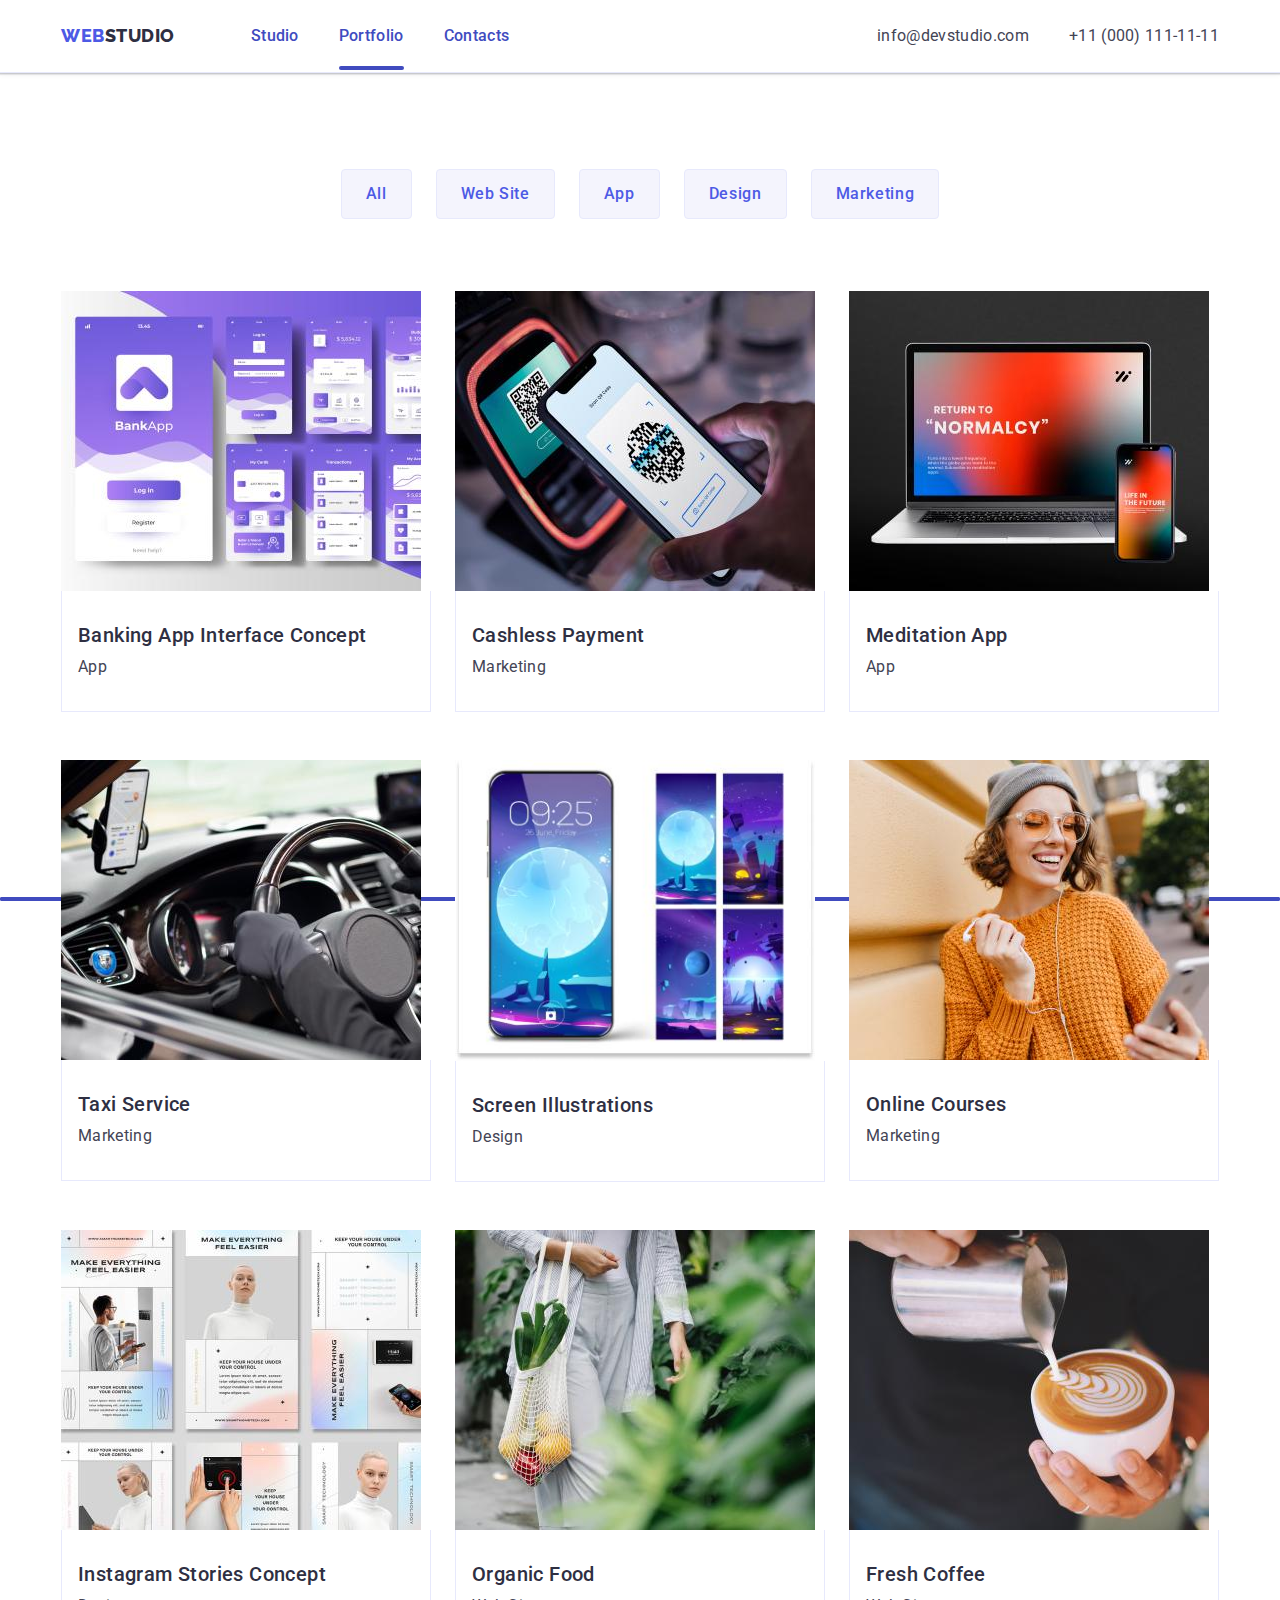
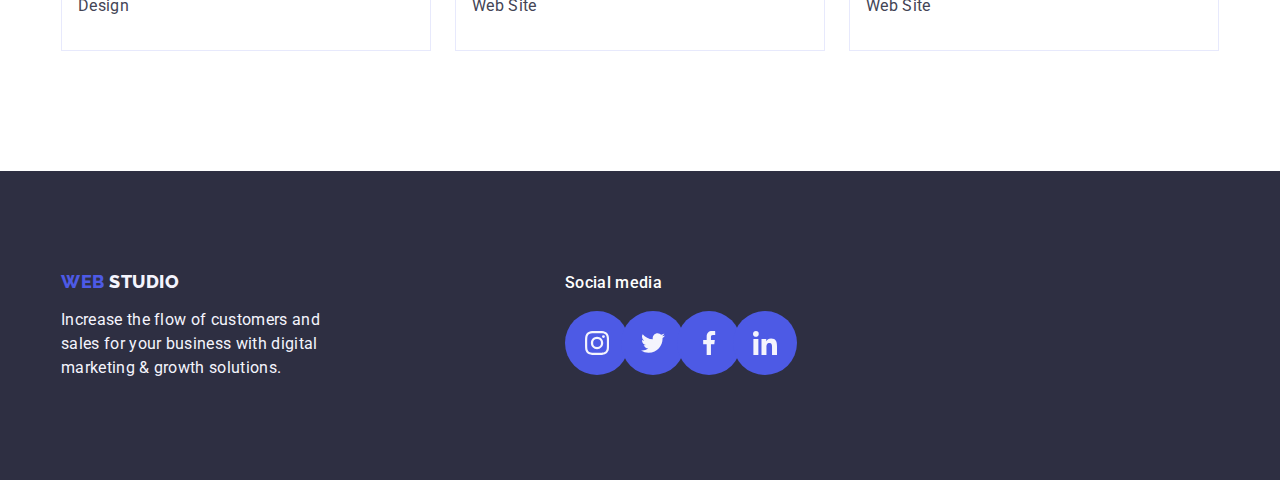
==== portfolio.html @ 924dafa1 "first commit" ====
<!DOCTYPE html>
<html lang="en">
  <head>
    <meta charset="UTF-8" />
    <meta http-equiv="X-UA-Compatible" content="IE=edge" />
    <meta name="viewport" content="width=device-width, initial-scale=1.0" />
    <link rel="preconnect" href="https://fonts.googleapis.com" />
    <link rel="preconnect" href="https://fonts.gstatic.com" crossorigin />
    <link
      href="https://fonts.googleapis.com/css2?family=Raleway:wght@800&family=Roboto:wght@400;500;700;900&display=swap"
      rel="stylesheet" />
    <link
      rel="stylesheet"
      href="https://cdnjs.cloudflare.com/ajax/libs/modern-normalize/2.0.0/modern-normalize.min.css"
      integrity="sha512-4xo8blKMVCiXpTaLzQSLSw3KFOVPWhm/TRtuPVc4WG6kUgjH6J03IBuG7JZPkcWMxJ5huwaBpOpnwYElP/m6wg=="
      crossorigin="anonymous"
      referrerpolicy="no-referrer" />
    <link rel="stylesheet" href="./css/styles.css" />
    <title>Portfolio</title>
  </head>
  <body>
    <header class="header-wrap">
      <div class="container menu-block">
        <nav class="header-nav">
          <a href="./index.html" class="header-logo link">Web<span>Studio</span></a>
          <ul class="header-menu list">
            <li class="header-menu-item"><a href="./index.html" class="header-menu-link link">Studio</a></li>
            <li class="header-menu-item">
              <a href="./portfolio.html" class="header-menu-link active link">Portfolio</a>
            </li>
            <li class="header-menu-item"><a href="" class="header-menu-link link">Contacts</a></li>
          </ul>
        </nav>
        <address class="header-address">
          <ul class="header-address-list list">
            <li class="header-address-item">
              <a href="mailto:info@devstudio.com" class="header-address-link link">info@devstudio.com</a>
            </li>
            <li class="header-address-item">
              <a href="tel:+110001111111" class="header-address-link link">+11 (000) 111-11-11</a>
            </li>
          </ul>
        </address>
      </div>
    </header>
    <main>
      <section class="portfolio">
        <div class="container">
          <h1 class="visually-hidden">portfolio</h1>
          <ul class="potrfolio-filter list">
            <li><button type="button" class="portfolio-button">All</button></li>
            <li><button type="button" class="portfolio-button">Web Site</button></li>
            <li><button type="button" class="portfolio-button">App</button></li>
            <li><button type="button" class="portfolio-button">Design</button></li>
            <li><button type="button" class="portfolio-button">Marketing</button></li>
          </ul>
          <ul class="portfolio-list list">
            <li class="portfolio-item">
              <a href="" class="portfolio-link link">
                <div class="portfolio-overlay-wrap">
                  <img src="./images/Banking.jpg" alt="Banking" width="360" />
                  <p class="portfolio-overlay-text">
                    14 Stylish and User-Friendly App Design Concepts · Task Manager App · Calorie Tracker App · Exotic
                    Fruit Ecommerce App · Cloud Storage App
                  </p>
                </div>

                <div class="portfolio-item-descriptin">
                  <h2 class="portfolio-subtitle">Banking App Interface Concept</h2>
                  <p class="portfolio-item-text">App</p>
                </div></a
              >
            </li>
            <li class="portfolio-item">
              <a href="" class="portfolio-link link">
                <div class="portfolio-overlay-wrap">
                  <img src="./images/Payment.jpg" alt="Payment" width="360" />
                  <p class="portfolio-overlay-text">
                    14 Stylish and User-Friendly App Design Concepts · Task Manager App · Calorie Tracker App · Exotic
                    Fruit Ecommerce App · Cloud Storage App
                  </p>
                </div>

                <div class="portfolio-item-descriptin">
                  <h2 class="portfolio-subtitle">Cashless Payment</h2>
                  <p class="portfolio-item-text">Marketing</p>
                </div></a
              >
            </li>

            <li class="portfolio-item">
              <a href="" class="portfolio-link link">
                <div class="portfolio-overlay-wrap">
                  <img src="./images/Meditation.jpg" alt="Meditation" width="360" />
                  <p class="portfolio-overlay-text">
                    14 Stylish and User-Friendly App Design Concepts · Task Manager App · Calorie Tracker App · Exotic
                    Fruit Ecommerce App · Cloud Storage App
                  </p>
                </div>

                <div class="portfolio-item-descriptin">
                  <h2 class="portfolio-subtitle">Meditation App</h2>
                  <p class="portfolio-item-text">App</p>
                </div></a
              >
            </li>
            <li class="portfolio-item">
              <a href="" class="portfolio-link link">
                <div class="portfolio-overlay-wrap">
                  <img src="./images/Taxi.jpg" alt="Taxi" width="360" />
                  <p class="portfolio-overlay-text">
                    14 Stylish and User-Friendly App Design Concepts · Task Manager App · Calorie Tracker App · Exotic
                    Fruit Ecommerce App · Cloud Storage App
                  </p>
                </div>

                <div class="portfolio-item-descriptin">
                  <h2 class="portfolio-subtitle">Taxi Service</h2>
                  <p class="portfolio-item-text">Marketing</p>
                </div></a
              >
            </li>
            <li class="portfolio-item">
              <a href="" class="portfolio-link link">
                <div class="portfolio-overlay-wrap">
                  <img src="./images/Screen.jpg" alt="Screen" width="360" />
                  <p class="portfolio-overlay-text">
                    14 Stylish and User-Friendly App Design Concepts · Task Manager App · Calorie Tracker App · Exotic
                    Fruit Ecommerce App · Cloud Storage App
                  </p>
                </div>

                <div class="portfolio-item-descriptin">
                  <h2 class="portfolio-subtitle">Screen Illustrations</h2>
                  <p class="portfolio-item-text">Design</p>
                </div></a
              >
            </li>
            <li class="portfolio-item">
              <a href="" class="portfolio-link link">
                <div class="portfolio-overlay-wrap">
                  <img src="./images/Courses.jpg" alt="Courses" width="360" />
                  <p class="portfolio-overlay-text">
                    14 Stylish and User-Friendly App Design Concepts · Task Manager App · Calorie Tracker App · Exotic
                    Fruit Ecommerce App · Cloud Storage App
                  </p>
                </div>

                <div class="portfolio-item-descriptin">
                  <h2 class="portfolio-subtitle">Online Courses</h2>
                  <p class="portfolio-item-text">Marketing</p>
                </div></a
              >
            </li>
            <li class="portfolio-item">
              <a href="" class="portfolio-link link">
                <div class="portfolio-overlay-wrap">
                  <img src="./images/Instagram.jpg" alt="Instagram" width="360" />
                  <p class="portfolio-overlay-text">
                    14 Stylish and User-Friendly App Design Concepts · Task Manager App · Calorie Tracker App · Exotic
                    Fruit Ecommerce App · Cloud Storage App
                  </p>
                </div>

                <div class="portfolio-item-descriptin">
                  <h2 class="portfolio-subtitle">Instagram Stories Concept</h2>
                  <p class="portfolio-item-text">Design</p>
                </div></a
              >
            </li>
            <li class="portfolio-item">
              <a href="" class="portfolio-link link">
                <div class="portfolio-overlay-wrap">
                  <img src="./images/Organic.jpg" alt="Organic" width="360" />
                  <p class="portfolio-overlay-text">
                    14 Stylish and User-Friendly App Design Concepts · Task Manager App · Calorie Tracker App · Exotic
                    Fruit Ecommerce App · Cloud Storage App
                  </p>
                </div>

                <div class="portfolio-item-descriptin">
                  <h2 class="portfolio-subtitle">Organic Food</h2>
                  <p class="portfolio-item-text">Web Site</p>
                </div></a
              >
            </li>
            <li class="portfolio-item">
              <a href="" class="portfolio-link link">
                <div class="portfolio-overlay-wrap">
                  <img src="./images/Coffee.jpg" alt="Coffee" width="360" />
                  <p class="portfolio-overlay-text">
                    14 Stylish and User-Friendly App Design Concepts · Task Manager App · Calorie Tracker App · Exotic
                    Fruit Ecommerce App · Cloud Storage App
                  </p>
                </div>

                <div class="portfolio-item-descriptin">
                  <h2 class="portfolio-subtitle">Fresh Coffee</h2>
                  <p class="portfolio-item-text">Web Site</p>
                </div></a
              >
            </li>
          </ul>
        </div>
      </section>
    </main>

    <footer class="footer-down">
      <div class="container footer-wrap">
        <!-- <div class="footer-wrap"> -->
        <div class="footer-wrap-logo">
          <a href="./index.html" class="footer-logo link">Web <span class="logo-text-color">Studio</span></a>
          <p class="footer-text">
            Increase the flow of customers and sales for your business with digital marketing & growth solutions.
          </p>
        </div>
        <div>
          <p class="footer-subtitle">Social media</p>
          <ul class="footer-soc-list list">
            <li class="footer-soc-wrap">
              <a class="footer-soc-link link" href="">
                <svg class="soc-svg" width="24" height="24">
                  <use href="./images/icons.svg#icon-instagram"></use>
                </svg>
              </a>
            </li>
            <li class="footer-soc-wrap">
              <a class="footer-soc-link link" href="">
                <svg class="soc-svg" width="24" height="24">
                  <use href="./images/icons.svg#icon-twitter"></use>
                </svg>
              </a>
            </li>
            <li class="footer-soc-wrap">
              <a class="footer-soc-link link" href="">
                <svg class="soc-svg" width="24" height="24">
                  <use href="./images/icons.svg#icon-facebook"></use>
                </svg>
              </a>
            </li>
            <li class="footer-soc-wrap">
              <a class="footer-soc-link link" href="">
                <svg class="soc-svg" width="24" height="24">
                  <use href="./images/icons.svg#icon-linkedin"></use>
                </svg>
              </a>
            </li>
          </ul>
        </div>
        <!-- </div> -->
      </div>
    </footer>
    <script src="./js/modal.js"></script>
  </body>
</html>
---- css/styles.css ----
body,
h1,
h2,
h3,
h4,
h5,
h6,
p,
ul {
  margin: 0;
}

ul,
ol {
  padding: 0;
}

img {
  display: block;
}

:root {
  --white-color: #ffffff;
  --navy-blue: #2e2f42;
  --blue: #4d5ae5;
  --block-background: #f4f4fd;
  --hov-foc: #404bbf;
  --button-border: #e7e9fc;
  --text-color: #434455;
}

body {
  font-family: "Roboto", sans-serif;
  font-size: 16px;
  color: var(--text-color);
  background-color: var(--white-color);
}

.container {
  width: 100%;
  max-width: 1158px;
  margin: 0 auto;
  padding: 0 15px;
}

.visually-hidden {
  position: absolute;
  width: 1px;
  height: 1px;
  margin: -1px;
  border: 0;
  padding: 0;
  white-space: nowrap;
  clip-path: inset(100%);
  clip: rect(0 0 0 0);
  overflow: hidden;
}

.link {
  text-decoration: none;
}

.list {
  list-style: none;
}
/* header */

.header-wrap {
  padding-top: 24px;
  padding-bottom: 24px;
  border-bottom: 1px solid var(--button-border);
  display: flex;
  box-shadow: 0px 2px 1px rgba(46, 47, 66, 0.08), 0px 1px 1px rgba(46, 47, 66, 0.16), 0px 1px 6px rgba(46, 47, 66, 0.08);
}

.menu-block {
  display: flex;
}

.header-nav {
  display: flex;
  align-items: center;
  flex-grow: 1;
}

.header-logo {
  font-family: "Raleway", sans-serif;
  font-weight: 800;
  font-size: 18px;
  line-height: 1.17;
  letter-spacing: 0.03em;
  text-transform: uppercase;
  color: var(--blue);
  margin-right: 76px;
}

.header-logo span {
  color: var(--navy-blue);
}

.header-menu {
  display: flex;
  gap: 40px;
}

.header-menu-item {
  line-height: 1.5;
  letter-spacing: 0.02em;
  font-weight: 500;
  font-size: 16px;
}

.header-menu-link {
  /*  */
  color: var(--hov-foc);
  padding: 24px 0;
  /* transition-property: color;
  transition-duration: 250ms;
  transition-timing-function: cubic-bezier(0.4, 0, 0.2, 1); */
}

.active {
  position: relative;
  color: var(--hov-foc);
  transition-property: color;
  transition-duration: 250ms;
  transition-timing-function: cubic-bezier(0.4, 0, 0.2, 1);
}

.header-menu-link:focus,
.header-menu-link:hover {
  text-decoration: underline;
  color: var(--hov-foc);
}

.header-menu-link::after {
  content: "";
  /* display: block; */
  position: absolute;
  left: 0;
  right: 0;
  bottom: -1px;
  border-radius: 2px;
  height: 4px;
  background: var(--hov-foc);
}

.active::after {
  content: "";
  display: block;
  position: absolute;
  left: 0;
  right: 0;
  bottom: -1px;
  border-radius: 2px;
  height: 4px;
  background: var(--hov-foc);
}

.header-address {
  font-style: normal;
  display: flex;
}

.header-address-list {
  display: flex;
  gap: 40px;
}

.header-address-item {
  line-height: 1.5;
  letter-spacing: 0.02em;
}

.header-address-link {
  color: var(--text-color);
  transition-property: color;
  transition-duration: 250ms;
  transition-timing-function: cubic-bezier(0.4, 0, 0.2, 1);
}

.header-address-link:focus,
.header-address-link:hover {
  color: var(--hov-foc);
}

/* main */

.hero {
  background-color: rgba(46, 47, 66, 0.7);
  background-image: linear-gradient(rgba(46, 47, 66, 0.7), rgba(46, 47, 66, 0.7)), url(/images/hero.jpg);
  max-width: 1440px;
  background-repeat: no-repeat;
  background-size: cover;
  background-position: center;
  width: 100%;
  padding: 188px 0;
  margin: 0 auto;
}

.hero-title {
  font-size: 56px;
  line-height: 1.07;
  letter-spacing: 0.02em;
  text-align: center;
  color: var(--white-color);
  max-width: 496px;
  margin-bottom: 48px;
  margin-left: auto;
  margin-right: auto;
}

.hero-button {
  display: block;
  min-width: 169px;
  height: 56px;
  font-family: "Roboto", sans-serif;
  font-weight: 500;
  font-size: 16px;
  line-height: 1.5;
  letter-spacing: 0.04em;
  background: var(--blue);
  color: var(--white-color);
  cursor: pointer;
  margin: auto;
  border: none;
  border-radius: 4px;
  padding: 16px 32px;
  box-shadow: 0px 4px 4px rgba(0, 0, 0, 0.15);
  transition: background-color 250ms cubic-bezier(0.4, 0, 0.2, 1);
}

.hero-button:focus,
.hero-button:hover {
  background-color: var(--hov-foc);
  color: var(--white-color);
}

.solution {
  padding: 120px 0;
}

.solution-list {
  display: flex;
  gap: 24px;
}

.solution-item {
  width: calc((100% - 72px) / 4);
}

.solution-icon-wrap {
  display: flex;
  align-items: center;
  justify-content: center;
  width: 100%;
  height: 112px;
  background-color: var(--block-background);
  padding: 24px 100px;
  margin-bottom: 8px;
  border-radius: 4px;
}

/* .solution-item-icon {
  display: block;
  margin: auto;
} */

.solution-subtitle {
  font-weight: 500;
  font-size: 20px;
  line-height: 1.2;
  letter-spacing: 0.02em;
  color: var(--navy-blue);
  margin-bottom: 8px;
}

.solution-text {
  line-height: 1.5;
  letter-spacing: 0.02em;
  font-size: 16px;
}

.job {
  padding-bottom: 120px;
}

.job-title {
  font-weight: 700;
  font-size: 36px;
  line-height: 1.11;
  letter-spacing: 0.02em;
  text-transform: capitalize;
  color: var(--navy-blue);
  text-align: center;
  margin-bottom: 72px;
}

.job-list {
  display: flex;
  gap: 24px;
  margin-bottom: 120px;
  justify-content: space-between;
}

.job-item {
  width: calc((100% - 48px) / 3);
}

.team {
  background: #f4f4fd;
  padding-top: 120px;
  padding: 120px 0;
}

.team-list {
  display: flex;
  gap: 24px;
  justify-content: space-between;
}

.team-title {
  font-size: 36px;
  line-height: 1.11;
  letter-spacing: 0.02em;
  text-transform: capitalize;
  color: var(--navy-blue);
  text-align: center;
  margin-bottom: 72px;
}

.team-item {
  background-color: var(--white-color);
  text-align: center;
  padding: 32px 0;
  width: calc((100% - 72px) / 4);
  border-radius: 0px 0px 4px 4px;
  box-shadow: 0px 1px 6px rgba(46, 47, 66, 0.08), 0px 1px 1px rgba(46, 47, 66, 0.16), 0px 2px 1px rgba(46, 47, 66, 0.08);
}

.team-item-descriptin {
  padding: 32px 0;
}

/* social */

.soc-list {
  /* width: calc((100% - 72px) / 4); */
  display: flex;
  gap: 24px;
  justify-content: center;
}

.soc-wrap {
  display: flex;
  width: 40px;
  height: 40px;
}

.soc-link {
  width: 100%;
  height: 100%;
  background-color: var(--blue);
  border-radius: 50%;
  padding: 12px;
  display: flex;
  align-items: center;
  justify-content: center;
  transition: background-color 250ms cubic-bezier(0.4, 0, 0.2, 1);
}

/* .soc-wrap a {
  display: block;
} */

.soc-link:hover,
.soc-link:focus {
  background-color: var(--hov-foc);
}

.soc-svg {
  fill: var(--block-background);
}

/* social */

.team-subtitle {
  font-weight: 500;
  font-size: 20px;
  line-height: 1.2;
  letter-spacing: 0.02em;
  color: var(--navy-blue);
  margin-bottom: 8px;
  text-align: center;
}

.team-text {
  line-height: 1.5;
  letter-spacing: 0.02em;
  text-align: center;
  margin-bottom: 8px;
}

/* customers */

.customers {
  padding-top: 120px;
  padding-bottom: 120px;
}
.customers-list {
  display: flex;
  gap: 24px;
  justify-content: space-between;
}

.customers-item-wrap {
  width: calc((100% - 120px) / 6);
  height: 88px;
  transition: border-color 250ms cubic-bezier(0.4, 0, 0.2, 1), color 250ms cubic-bezier(0.4, 0, 0.2, 1);
}

.customer-link {
  display: flex;
  align-items: center;
  justify-content: center;
  width: 100%;
  height: 100%;
  border: 1px solid #8e8f99;
  border-radius: 4px;
  color: #8e8f99;
  transition: border-color 250ms cubic-bezier(0.4, 0, 0.2, 1), color 250ms cubic-bezier(0.4, 0, 0.2, 1);
}

.customer-link:hover,
.customer-link:focus {
  border-color: var(--hov-foc);
  color: var(--hov-foc);
}

.customer-icon {
  fill: currentColor;
}

/* portfolio */

.portfolio {
  padding-top: 96px;
  padding-bottom: 120px;
}

.potrfolio-filter {
  display: flex;
  justify-content: center;
  gap: 24px;
  margin-bottom: 72px;
}

.portfolio-button {
  color: var(--blue);
  background: var(--block-background);
  font-family: "Roboto", sans-serif;
  font-weight: 500;
  font-size: 16px;
  line-height: 1.5;
  letter-spacing: 0.04em;
  color: var(--blue);
  cursor: pointer;
  margin: auto;
  border: none;
  padding: 12px 24px;
  border: 1px solid var(--button-border);
  border-radius: 4px;
  transition: color 250ms cubic-bezier(0.4, 0, 0.2, 1), background-color 250ms cubic-bezier(0.4, 0, 0.2, 1),
    border-color 250ms cubic-bezier(0.4, 0, 0.2, 1), box-shadow 250ms cubic-bezier(0.4, 0, 0.2, 1);
}

.portfolio-button:hover,
.portfolio-button:focus {
  background-color: var(--hov-foc);
  color: var(--white-color);
  border: 1px solid transparent;
  box-shadow: 0px 3px 1px rgba(0, 0, 0, 0.1), 0px 2px 1px rgba(0, 0, 0, 0.08), 0px 2px 2px rgba(0, 0, 0, 0.12);
}

.portfolio-list {
  display: flex;
  flex-wrap: wrap;
  column-gap: 24px;
  row-gap: 48px;
}

.portfolio-item {
  width: calc((100% - 48px) / 3);
  transition-property: box-shadow;
  /* transition-duration: 250ms;
  transition-timing-function: cubic-bezier(0.4, 0, 0.2, 1); */
}

.portfolio-link {
  display: block;
  transition: box-shadow 250ms cubic-bezier(0.4, 0, 0.2, 1);
}

.portfolio-link:hover,
.portfolio-link:focus {
  box-shadow: 0px 1px 6px rgba(46, 47, 66, 0.08), 0px 1px 1px rgba(46, 47, 66, 0.16), 0px 2px 1px rgba(46, 47, 66, 0.08);
}

.portfolio-subtitle {
  font-weight: 500;
  font-size: 20px;
  line-height: 1.2;
  letter-spacing: 0.02em;
  color: var(--navy-blue);
  margin-bottom: 8px;
}

.portfolio-item-descriptin {
  padding: 32px 16px;
  border: 1px solid var(--button-border);
  border-top: none;
}

.portfolio-item-text {
  line-height: 1.5;
  letter-spacing: 0.02em;
  color: var(--text-color);
  width: calc((100% - 48px) / 3);
}

.portfolio-item:hover p,
.portfolio-item:focus p {
  transform: translatey(0);
}

.portfolio-link:hover p,
.portfolio-link:focus p {
  transform: translatey(0);
}

.portfolio-overlay-text {
  position: absolute;
  top: 0;
  left: 0;
  line-height: 1.5;
  font-size: 16px;
  letter-spacing: 0.02em;
  color: var(--block-background);
  background-color: var(--blue);
  width: 100%;
  height: 100%;
  transition: transform 250ms cubic-bezier(0.4, 0, 0.2, 1);
  padding: 40px 32px;
  transform: translateY(100%);
}

.portfolio-overlay-wrap {
  position: relative;
  overflow: hidden;
}

/* footer */

.footer-wrap {
  display: flex;
  gap: 120px;
  align-items: baseline;
}

.footer-wrap-logo {
  margin-right: 120px;
}

.footer-logo {
  display: inline-block;
  font-family: "Raleway", sans-serif;
  font-weight: 800;
  font-size: 18px;
  line-height: 1.17;
  letter-spacing: 0.03em;
  text-transform: uppercase;
  color: var(--blue);
  margin-bottom: 16px;
}

.footer-logo span {
  color: #f4f4fd;
}

.footer-text {
  line-height: 1.5;
  letter-spacing: 0.02em;
  color: #f4f4fd;
  max-width: 264px;
}

.footer-down {
  background-color: var(--navy-blue);
  padding: 100px 0;
}

.footer-subtitle {
  color: var(--white-color);
  font-weight: 500;
  font-size: 16px;
  line-height: 1.5;
  letter-spacing: 0.02em;
  margin-bottom: 16px;
}

.footer-soc-list {
  /* width: calc((100% - 72px) / 4); */
  display: flex;
  gap: 16px;
  /* justify-content: center; */
}

.footer-soc-wrap {
  /* display: flex; */
  width: 40px;
  height: 40px;
}

.footer-soc-link {
  width: 100%;
  height: 100%;
  background-color: var(--blue);
  border-radius: 50%;
  padding: 12px;
  display: flex;
  align-items: center;
  justify-content: center;
  transition: background-color 250ms cubic-bezier(0.4, 0, 0.2, 1);
}

.footer-soc-link:hover,
.footer-soc-link:focus {
  background-color: #31d0aa;
}

/* .footer-soc-svg {
  fill: #f4f4fd;
} */

/* backdrop */

.backdrop {
  position: fixed;
  top: 0;
  width: 100vw;
  height: 100vh;
  background: rgba(46, 47, 66, 0.4);
  transition: opacity 250ms cubic-bezier(0.4, 0, 0.2, 1), visibility 250ms cubic-bezier(0.4, 0, 0.2, 1);
}

.modal {
  top: 50%;
  left: 50%;
  transform: translate(-50%, -50%);
  position: absolute;
  width: 408px;
  min-height: 584px;
  background-color: #fcfcfc;
  box-shadow: 0px 1px 1px rgba(0, 0, 0, 0.14), 0px 1px 3px rgba(0, 0, 0, 0.12), 0px 2px 1px rgba(0, 0, 0, 0.2);
  border-radius: 4px;
  transition: transform 250ms cubic-bezier(0.4, 0, 0.2, 1);
}

.modal-btn {
  position: absolute;
  display: flex;
  right: 24px;
  width: 24px;
  top: 24px;
  height: 24px;
  align-items: center;
  justify-content: center;
  padding: 0;
  background: #e7e9fc;
  border: 1px solid rgba(0, 0, 0, 0.1);
  border-radius: 50%;
  cursor: pointer;
  transition: background-color 250ms cubic-bezier(0.4, 0, 0.2, 1), border 250ms cubic-bezier(0.4, 0, 0.2, 1);
}

.modal-btn:hover,
.modal-btn:focus {
  background-color: var(--hov-foc);
  border: none;
}

.modal-btn-svg {
  transition: fill 250ms cubic-bezier(0.4, 0, 0.2, 1);
}

.modal-btn:hover .modal-btn-svg,
.modal-btn:focus .modal-btn-svg {
  fill: var(--white-color);
}

.is-hidden {
  visibility: hidden;
  opacity: 0;
  pointer-events: none;
}
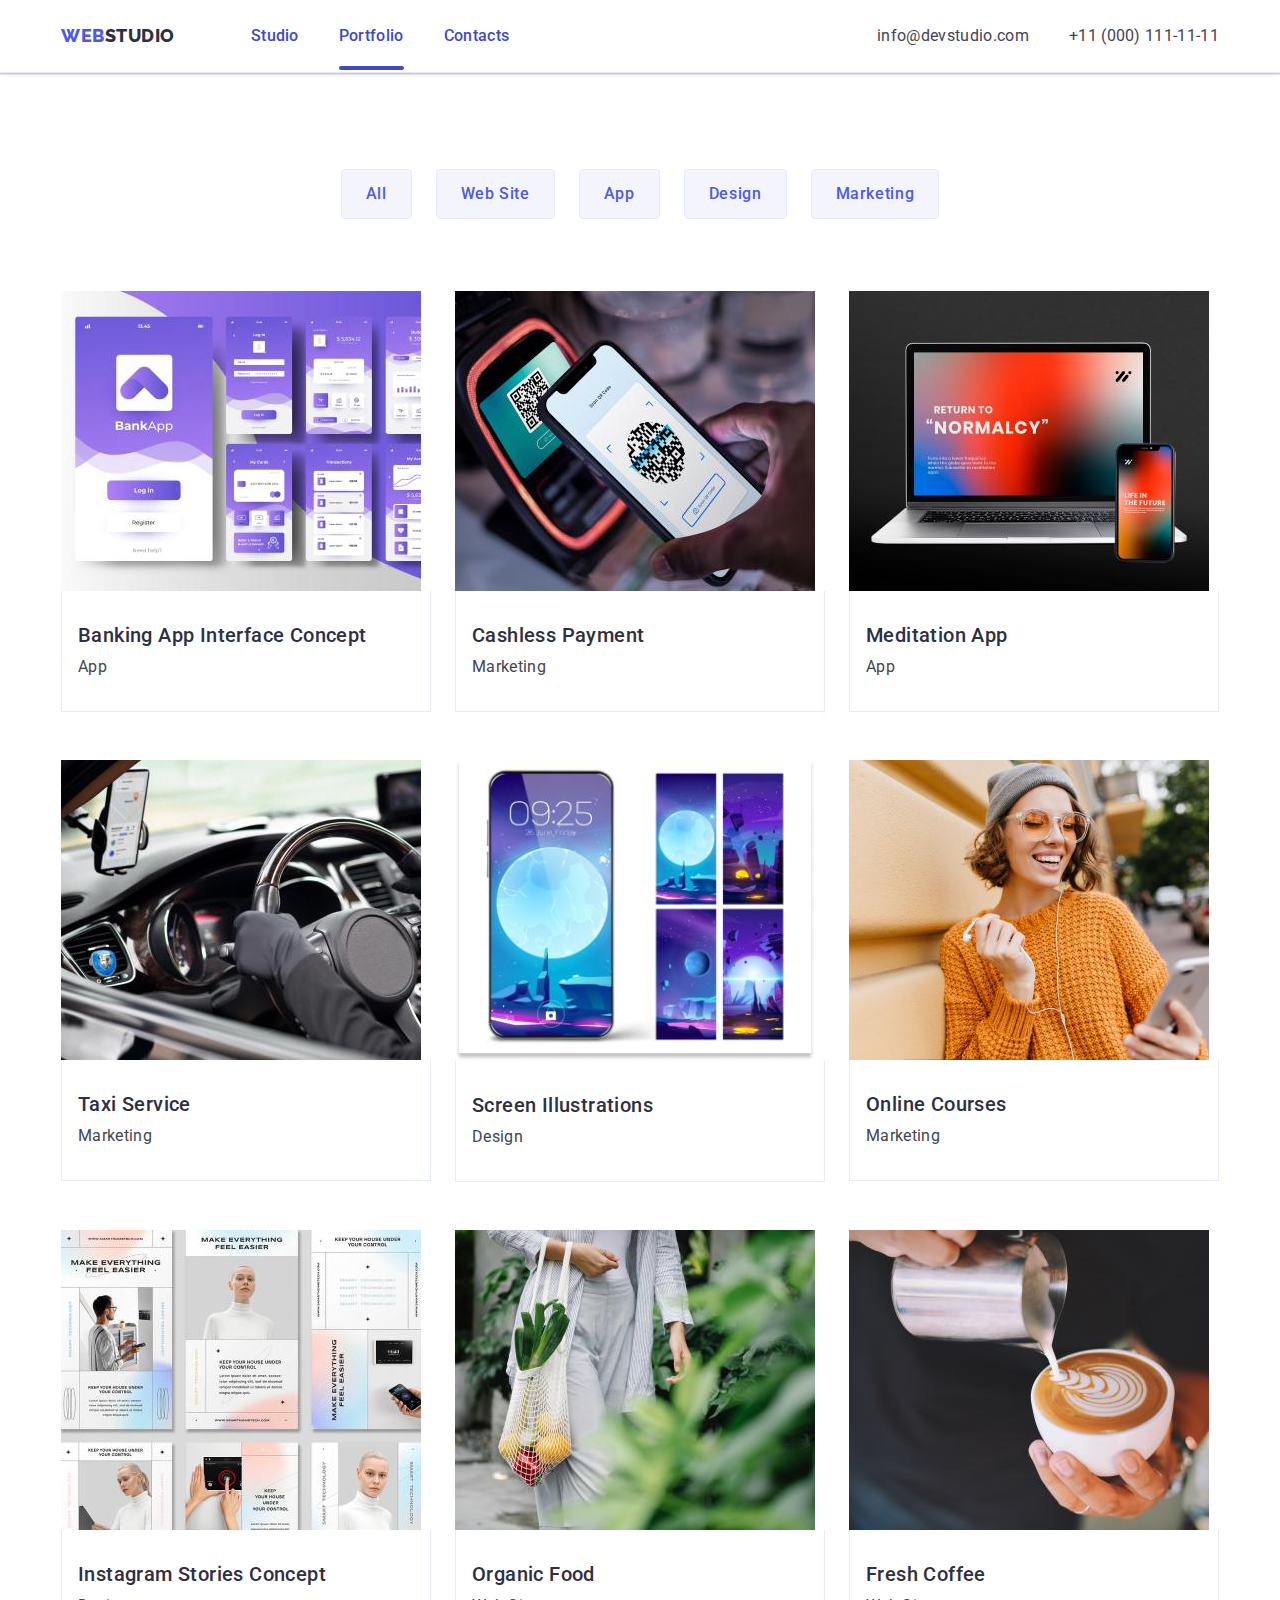
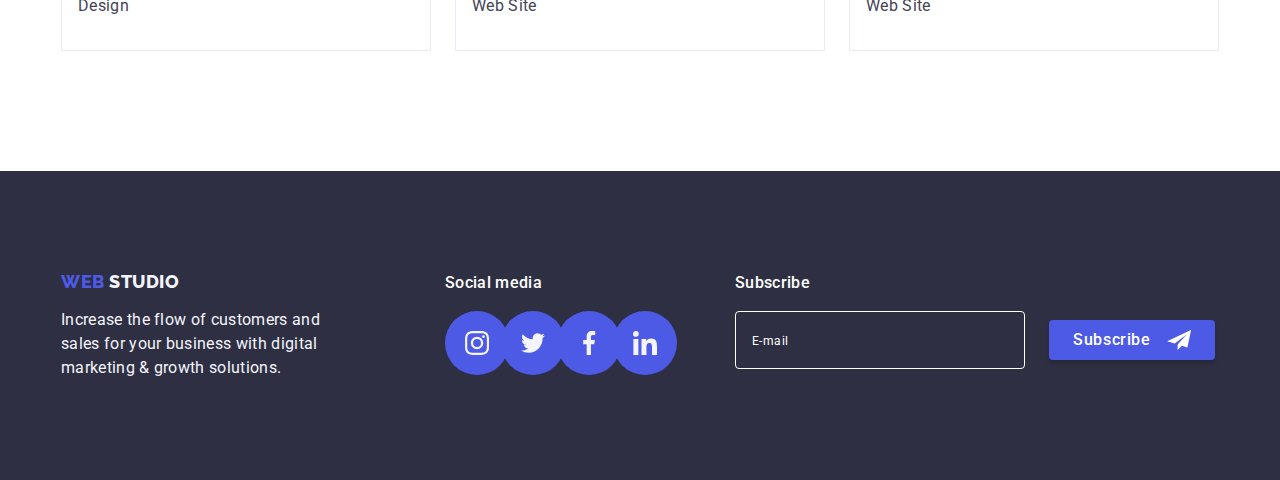
==== commit 2fd097f1: "add footer" ====
--- a/portfolio.html
+++ b/portfolio.html
@@ -247,7 +247,18 @@
             </li>
           </ul>
         </div>
-        <!-- </div> -->
+
+        <div class="subscribe-wrap">
+          <label for="subscribe-email" class="subscribe-label">Subscribe</label>
+          <form class="footer-form">
+            <input type="email" class="footer-input" name="subscribe-email" id="subscribe-email" placeholder="E-mail" />
+            <button type="button" class="subscribe-btn">
+              Subscribe<svg class="subscribe-svg" width="24" height="20">
+                <use href="./images/icons.svg#icon-icon-send"></use>
+              </svg>
+            </button>
+          </form>
+        </div>
       </div>
     </footer>
     <script src="./js/modal.js"></script>
--- a/css/styles.css
+++ b/css/styles.css
@@ -133,9 +133,9 @@
   color: var(--hov-foc);
 }
 
-.header-menu-link::after {
+/* .header-menu-link::after {
   content: "";
-  /* display: block; */
+  display: block;
   position: absolute;
   left: 0;
   right: 0;
@@ -143,7 +143,7 @@
   border-radius: 2px;
   height: 4px;
   background: var(--hov-foc);
-}
+} */
 
 .active::after {
   content: "";
@@ -563,12 +563,13 @@
 
 .footer-wrap {
   display: flex;
-  gap: 120px;
+  /* gap: 120px; */
   align-items: baseline;
 }
 
 .footer-wrap-logo {
   margin-right: 120px;
+  max-width: 264px;
 }
 
 .footer-logo {
@@ -703,3 +704,234 @@
   opacity: 0;
   pointer-events: none;
 }
+
+.modal-title {
+  font-family: "Roboto";
+  /* font-style: normal; */
+  font-weight: 500;
+  font-size: 16px;
+  line-height: 1.5;
+  text-align: center;
+  letter-spacing: 0.02em;
+  color: var(--navy-blue);
+  margin-top: 72px;
+  margin-bottom: 16px;
+}
+
+.modal-form {
+  margin: 0 24px;
+}
+
+.input-wrap {
+  position: relative;
+  margin-bottom: 8px;
+}
+
+.modal-input {
+  width: 100%;
+  height: 40px;
+  border: 1px solid rgba(46, 47, 66, 0.4);
+  border-radius: 4px;
+  /* margin-bottom: 8px; */
+  padding-left: 38px;
+  padding-right: 18px;
+  transition: border-color 250ms cubic-bezier(0.4, 0, 0.2, 1);
+}
+
+.modal-input:focus {
+  border-color: var(--blue);
+}
+
+.modal-input:focus + .input-icon {
+  fill: var(--blue);
+}
+
+.label-text {
+  font-family: "Roboto";
+  font-style: normal;
+  font-weight: 400;
+  font-size: 12px;
+  line-height: 1.17;
+  letter-spacing: 0.04em;
+  color: #8e8f99;
+  display: inline-block;
+  margin-bottom: 4px;
+}
+
+.modal-textarea {
+  width: 100%;
+  height: 120px;
+  border: 1px solid rgba(46, 47, 66, 0.4);
+  border-radius: 4px;
+  resize: none;
+  padding-left: 16px;
+  padding-top: 8px;
+  padding-right: 18px;
+}
+
+.modal-textarea::placeholder {
+  font-family: "Roboto";
+  font-style: normal;
+  font-weight: 400;
+  font-size: 12px;
+  line-height: 1.17;
+  letter-spacing: 0.04em;
+  color: rgba(46, 47, 66, 0.4);
+}
+
+.input-icon {
+  fill: var(--navy-blue);
+  position: absolute;
+  top: 50%;
+  left: 16px;
+  transform: translateY(-50%);
+  transition: fill 250ms cubic-bezier(0.4, 0, 0.2, 1);
+}
+
+.check-text {
+  font-family: "Roboto";
+  font-style: normal;
+  font-weight: 400;
+  font-size: 12px;
+  line-height: 1.17;
+  letter-spacing: 0.04em;
+  color: #8e8f99;
+  display: flex;
+  align-items: center;
+}
+
+.check-text a {
+  color: var(--blue);
+  text-decoration: underline;
+}
+
+.check-text span {
+  width: 16px;
+  height: 16px;
+  border: 1px solid rgba(46, 47, 66, 0.4);
+  border-radius: 2px;
+  margin-right: 8px;
+  display: flex;
+  align-items: center;
+  justify-content: center;
+  fill: transparent;
+}
+
+.check-input:checked + .check-text span {
+  background-color: #404bbf;
+
+  border: none;
+  fill: #f4f4fd;
+}
+
+.modal-form-btn {
+  min-width: 169px;
+  height: 56px;
+  display: block;
+  font-family: "Roboto";
+  font-style: normal;
+  font-weight: 500;
+  font-size: 16px;
+  line-height: 1.5;
+  align-items: center;
+  justify-content: center;
+  padding: 16px 32px;
+  letter-spacing: 0.04em;
+  background-color: var(--blue);
+  color: var(--white-color);
+  cursor: pointer;
+  margin: auto;
+  border: none;
+  box-shadow: 0px 4px 4px rgba(0, 0, 0, 0.15);
+  border-radius: 4px;
+  cursor: pointer;
+  transition: background-color 250ms cubic-bezier(0.4, 0, 0.2, 1);
+}
+
+.modal-form-btn:focus,
+.modal-form-btn:hover {
+  background-color: var(--hov-foc);
+}
+
+/* footer-sibscribe */
+
+.footer-form {
+  display: flex;
+  gap: 24px;
+}
+
+.footer-input {
+  width: 264px;
+  height: 40px;
+  border: 1px solid #ffffff;
+  border-radius: 4px;
+
+  padding: 8px 8px 8px 16px;
+  background-color: transparent;
+  color: var(--white-color);
+  transition: border-color 250ms cubic-bezier(0.4, 0, 0.2, 1);
+}
+
+.footer-input:focus {
+  border-color: var(--blue);
+}
+
+.footer-input::placeholder {
+  font-family: "Roboto";
+  font-style: normal;
+  font-weight: 400;
+  font-size: 12px;
+  line-height: 2;
+  align-items: center;
+  letter-spacing: 0.04em;
+  color: var(--white-color);
+}
+
+.subscribe-wrap {
+  margin-left: 82px;
+}
+
+.subscribe-btn {
+  display: flex;
+  justify-content: center;
+  align-items: center;
+  padding: 8px 24px;
+  gap: 16px;
+  min-width: 165px;
+  height: 40px;
+  font-family: "Roboto", sans-serif;
+  font-weight: 500;
+  font-size: 16px;
+  line-height: 1.5;
+  letter-spacing: 0.04em;
+  background: var(--blue);
+  color: var(--white-color);
+  cursor: pointer;
+  margin: auto;
+  border: none;
+  border-radius: 4px;
+  box-shadow: 0px 4px 4px rgba(0, 0, 0, 0.15);
+  transition: background-color 250ms cubic-bezier(0.4, 0, 0.2, 1);
+}
+
+.subscribe-btn:focus,
+.subscribe-btn:hover {
+  background-color: var(--hov-foc);
+}
+
+.subscribe-btn:focus + .subscribe-svg {
+  fill: var(--blue);
+}
+
+.subscribe-label {
+  font-family: "Roboto";
+  font-style: normal;
+  font-weight: 500;
+  font-size: 16px;
+  line-height: 1.5;
+
+  letter-spacing: 0.02em;
+  display: inline-block;
+  color: var(--white-color);
+  margin-bottom: 16px;
+}
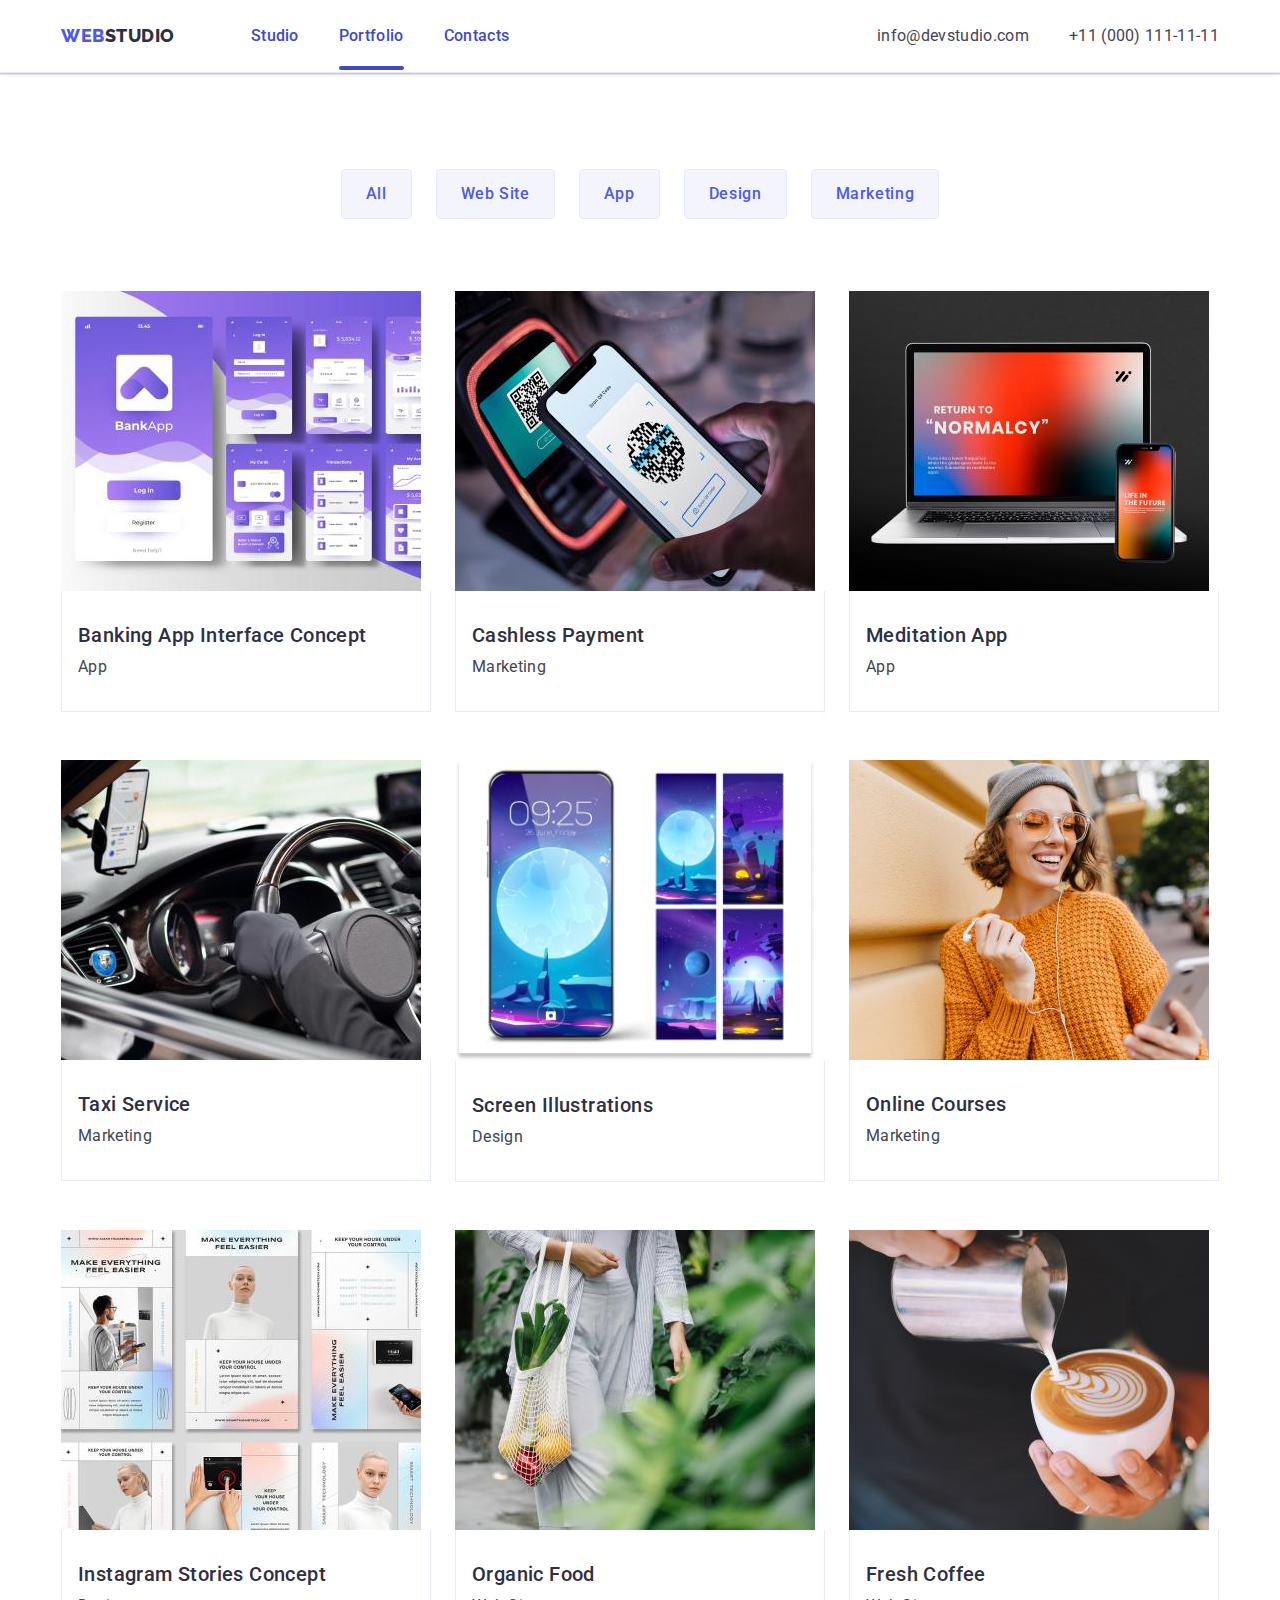
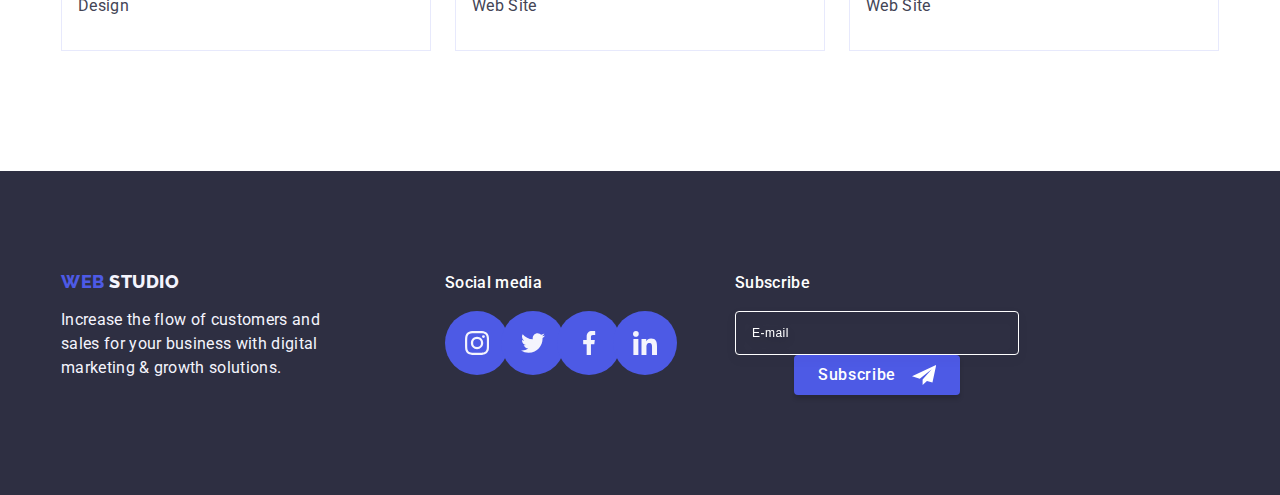
==== commit 6d80de08: "last" ====
--- a/portfolio.html
+++ b/portfolio.html
@@ -249,14 +249,20 @@
         </div>
 
         <div class="subscribe-wrap">
-          <label for="subscribe-email" class="subscribe-label">Subscribe</label>
+          <p class="subscribe-title">Subscribe</p>
           <form class="footer-form">
-            <input type="email" class="footer-input" name="subscribe-email" id="subscribe-email" placeholder="E-mail" />
-            <button type="button" class="subscribe-btn">
-              Subscribe<svg class="subscribe-svg" width="24" height="20">
-                <use href="./images/icons.svg#icon-icon-send"></use>
-              </svg>
-            </button>
+            <label for="subscribe-email" class="subscribe-label"
+              ><input
+                type="email"
+                class="footer-input"
+                name="subscribe-email"
+                id="subscribe-email"
+                placeholder="E-mail" />
+              <button type="button" class="subscribe-btn">
+                Subscribe<svg class="subscribe-svg" width="24" height="24">
+                  <use href="./images/icons.svg#icon-icon-send"></use>
+                </svg></button
+            ></label>
           </form>
         </div>
       </div>
--- a/css/styles.css
+++ b/css/styles.css
@@ -27,6 +27,7 @@
   --hov-foc: #404bbf;
   --button-border: #e7e9fc;
   --text-color: #434455;
+  --text-grey: #8e8f99;
 }
 
 body {
@@ -427,7 +428,7 @@
   height: 100%;
   border: 1px solid #8e8f99;
   border-radius: 4px;
-  color: #8e8f99;
+  color: var(--text-grey);
   transition: border-color 250ms cubic-bezier(0.4, 0, 0.2, 1), color 250ms cubic-bezier(0.4, 0, 0.2, 1);
 }
 
@@ -657,6 +658,7 @@
 .modal {
   top: 50%;
   left: 50%;
+  padding: 72px 24px 24px 24px;
   transform: translate(-50%, -50%);
   position: absolute;
   width: 408px;
@@ -718,9 +720,9 @@
   margin-bottom: 16px;
 }
 
-.modal-form {
+/* .modal-form {
   margin: 0 24px;
-}
+} */
 
 .input-wrap {
   position: relative;
@@ -732,6 +734,8 @@
   height: 40px;
   border: 1px solid rgba(46, 47, 66, 0.4);
   border-radius: 4px;
+  background-color: transparent;
+  outline: transparent;
   /* margin-bottom: 8px; */
   padding-left: 38px;
   padding-right: 18px;
@@ -746,37 +750,36 @@
   fill: var(--blue);
 }
 
-.label-text {
+.modal-label-text {
   font-family: "Roboto";
   font-style: normal;
   font-weight: 400;
   font-size: 12px;
   line-height: 1.17;
   letter-spacing: 0.04em;
-  color: #8e8f99;
-  display: inline-block;
+  color: var(--text-grey);
+  display: block;
   margin-bottom: 4px;
 }
 
 .modal-textarea {
   width: 100%;
   height: 120px;
-  border: 1px solid rgba(46, 47, 66, 0.4);
-  border-radius: 4px;
-  resize: none;
-  padding-left: 16px;
-  padding-top: 8px;
-  padding-right: 18px;
-}
-
-.modal-textarea::placeholder {
-  font-family: "Roboto";
-  font-style: normal;
-  font-weight: 400;
   font-size: 12px;
   line-height: 1.17;
   letter-spacing: 0.04em;
   color: rgba(46, 47, 66, 0.4);
+  border: 1px solid rgba(46, 47, 66, 0.4);
+  background-color: transparent;
+  border-radius: 4px;
+  resize: none;
+  padding: 8px 16px;
+  outline: transparent;
+  transition: border-color 250ms cubic-bezier(0.4, 0, 0.2, 1);
+}
+
+.modal-textarea:focus {
+  border-color: #4d5ae5;
 }
 
 .input-icon {
@@ -805,23 +808,28 @@
   text-decoration: underline;
 }
 
-.check-text span {
+.check-privacy {
   width: 16px;
   height: 16px;
   border: 1px solid rgba(46, 47, 66, 0.4);
   border-radius: 2px;
   margin-right: 8px;
-  display: flex;
+  display: inline-flex;
   align-items: center;
   justify-content: center;
   fill: transparent;
+  transition: background-color 250ms cubic-bezier(0.4, 0, 0.2, 1), border 250ms cubic-bezier(0.4, 0, 0.2, 1),
+    fill 250ms cubic-bezier(0.4, 0, 0.2, 1);
 }
 
 .check-input:checked + .check-text span {
   background-color: #404bbf;
-
   border: none;
   fill: #f4f4fd;
+}
+
+.link-privacy {
+  color: var(--blue);
 }
 
 .modal-form-btn {
@@ -855,19 +863,22 @@
 
 /* footer-sibscribe */
 
-.footer-form {
+/* .footer-form {
   display: flex;
   gap: 24px;
-}
+} */
 
 .footer-input {
   width: 264px;
   height: 40px;
   border: 1px solid #ffffff;
   border-radius: 4px;
-
-  padding: 8px 8px 8px 16px;
+  padding-left: 16px;
+  font-size: 12px;
+  line-height: 1.5;
+  letter-spacing: 0.04em;
   background-color: transparent;
+  filter: drop-shadow(0px 4px 4px rgba(0, 0, 0, 0.15));
   color: var(--white-color);
   transition: border-color 250ms cubic-bezier(0.4, 0, 0.2, 1);
 }
@@ -877,13 +888,13 @@
 }
 
 .footer-input::placeholder {
-  font-family: "Roboto";
+  /* font-family: "Roboto";
   font-style: normal;
   font-weight: 400;
   font-size: 12px;
   line-height: 2;
   align-items: center;
-  letter-spacing: 0.04em;
+  letter-spacing: 0.04em; */
   color: var(--white-color);
 }
 
@@ -896,7 +907,6 @@
   justify-content: center;
   align-items: center;
   padding: 8px 24px;
-  gap: 16px;
   min-width: 165px;
   height: 40px;
   font-family: "Roboto", sans-serif;
@@ -923,15 +933,18 @@
   fill: var(--blue);
 }
 
-.subscribe-label {
+.subscribe-svg {
+  margin-left: 16px;
+}
+
+.subscribe-title {
   font-family: "Roboto";
   font-style: normal;
   font-weight: 500;
   font-size: 16px;
   line-height: 1.5;
-
-  letter-spacing: 0.02em;
-  display: inline-block;
-  color: var(--white-color);
+  letter-spacing: 0.02em;
+  /* display: inline-block; */
+  color: #ffffff;
   margin-bottom: 16px;
 }
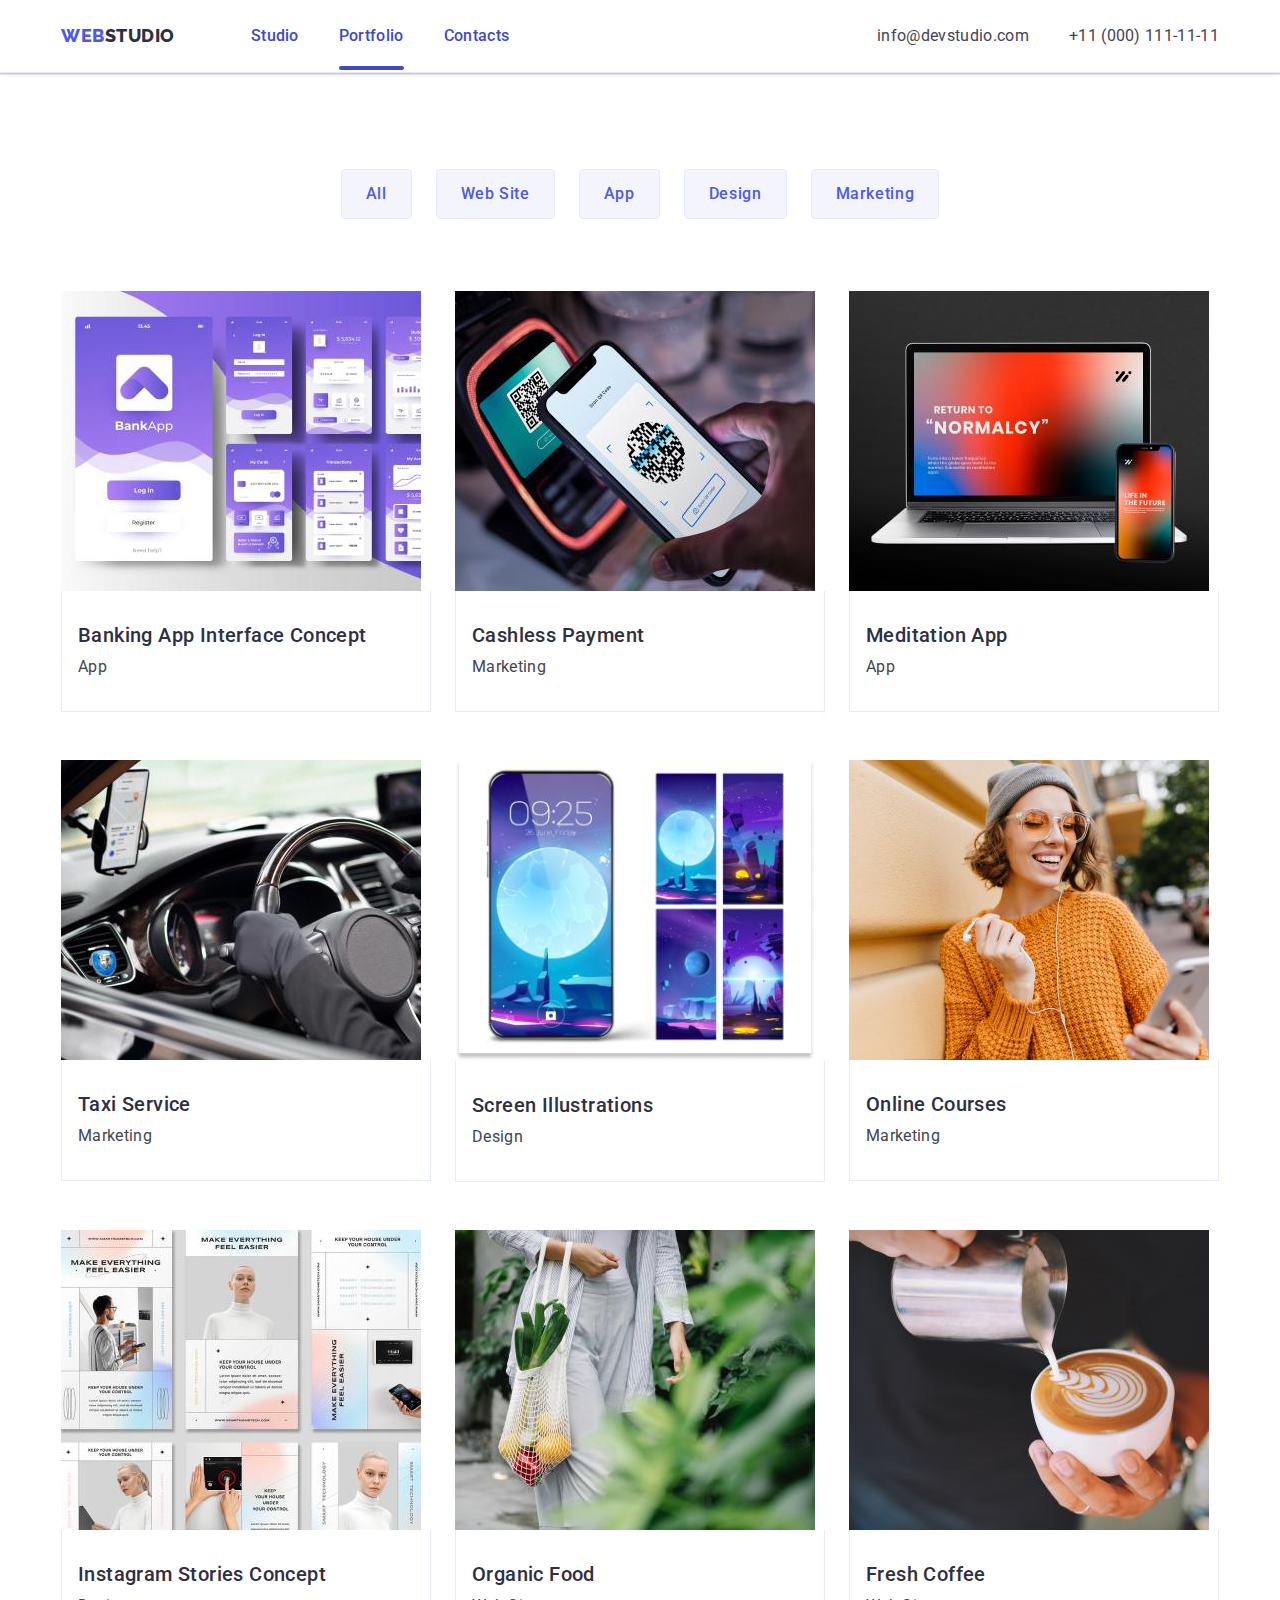
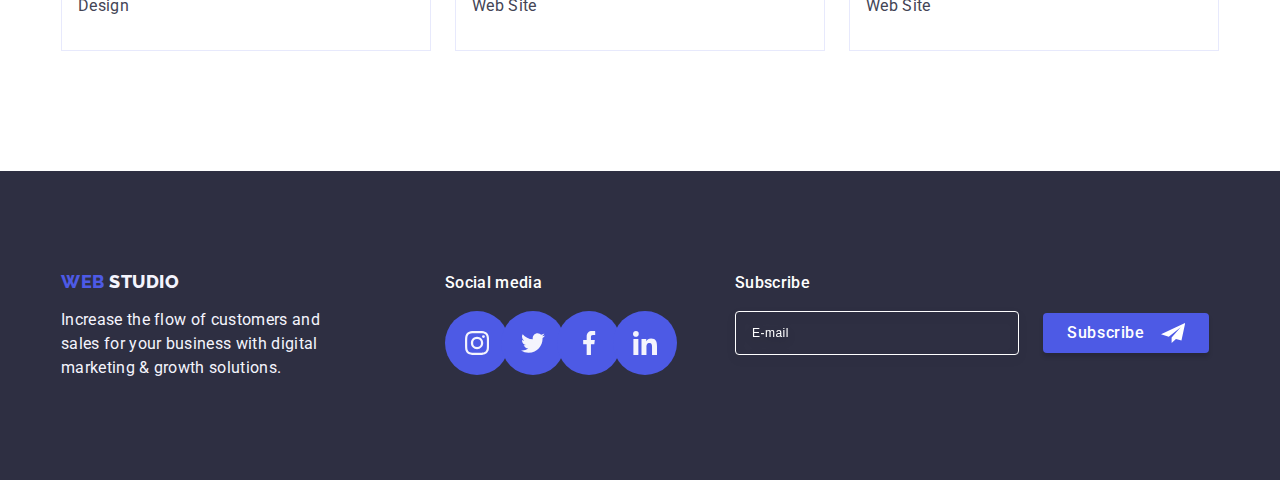
==== commit fdb47008: "commit added changes" ====
--- a/portfolio.html
+++ b/portfolio.html
@@ -247,22 +247,22 @@
             </li>
           </ul>
         </div>
-
         <div class="subscribe-wrap">
           <p class="subscribe-title">Subscribe</p>
           <form class="footer-form">
-            <label for="subscribe-email" class="subscribe-label"
-              ><input
+            <label for="subscribe-email" class="subscribe-label">
+              <input
                 type="email"
                 class="footer-input"
                 name="subscribe-email"
                 id="subscribe-email"
                 placeholder="E-mail" />
-              <button type="button" class="subscribe-btn">
-                Subscribe<svg class="subscribe-svg" width="24" height="24">
-                  <use href="./images/icons.svg#icon-icon-send"></use>
-                </svg></button
-            ></label>
+            </label>
+            <button type="submit" class="subscribe-btn">
+              Subscribe<svg class="subscribe-svg" width="24" height="24">
+                <use href="./images/icons.svg#icon-icon-send"></use>
+              </svg>
+            </button>
           </form>
         </div>
       </div>
--- a/css/styles.css
+++ b/css/styles.css
@@ -716,8 +716,12 @@
   text-align: center;
   letter-spacing: 0.02em;
   color: var(--navy-blue);
-  margin-top: 72px;
+  /* margin-top: 72px; */
   margin-bottom: 16px;
+}
+
+.form-item-wrap {
+  margin-bottom: 8px;
 }
 
 /* .modal-form {
@@ -778,6 +782,10 @@
   transition: border-color 250ms cubic-bezier(0.4, 0, 0.2, 1);
 }
 
+.textarea-wrap {
+  margin-bottom: 16px;
+}
+
 .modal-textarea:focus {
   border-color: #4d5ae5;
 }
@@ -789,6 +797,10 @@
   left: 16px;
   transform: translateY(-50%);
   transition: fill 250ms cubic-bezier(0.4, 0, 0.2, 1);
+}
+
+.checkbox-wrap {
+  margin-bottom: 24px;
 }
 
 .check-text {
@@ -809,12 +821,12 @@
 }
 
 .check-privacy {
+  display: inline-flex;
   width: 16px;
   height: 16px;
   border: 1px solid rgba(46, 47, 66, 0.4);
   border-radius: 2px;
   margin-right: 8px;
-  display: inline-flex;
   align-items: center;
   justify-content: center;
   fill: transparent;
@@ -836,7 +848,7 @@
   min-width: 169px;
   height: 56px;
   display: block;
-  font-family: "Roboto";
+  font-family: "Roboto", sans-serif;
   font-style: normal;
   font-weight: 500;
   font-size: 16px;
@@ -863,10 +875,10 @@
 
 /* footer-sibscribe */
 
-/* .footer-form {
+.footer-form {
   display: flex;
   gap: 24px;
-} */
+}
 
 .footer-input {
   width: 264px;
